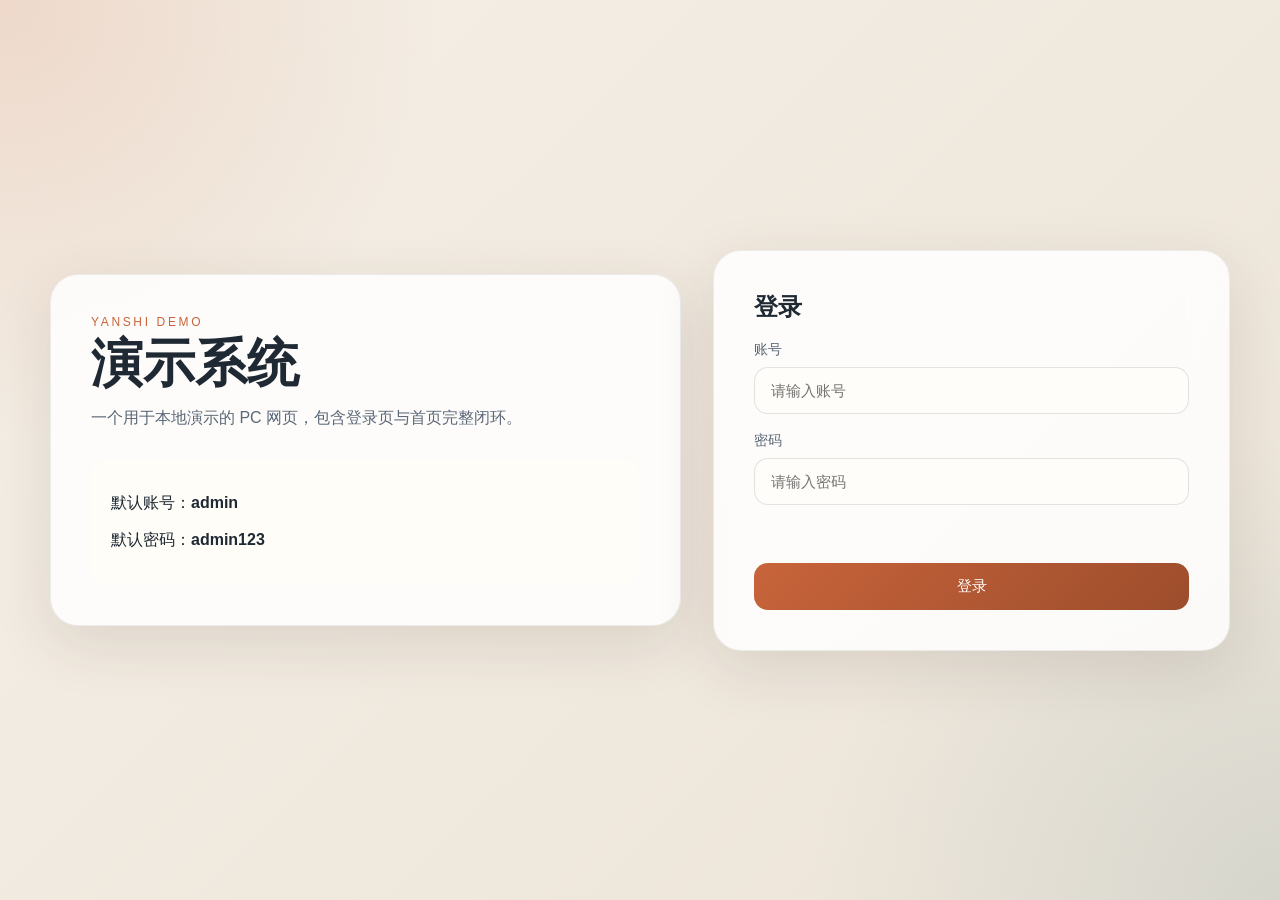
==== index.html @ 8a32b1ec "feat: add login and home pages" ====
<!DOCTYPE html>
<html lang="zh-CN">
  <head>
    <meta charset="UTF-8" />
    <meta name="viewport" content="width=device-width, initial-scale=1.0" />
    <title>演示系统 - 首页</title>
    <link rel="stylesheet" href="./assets/css/styles.css" />
  </head>
  <body class="home-page">
    <div class="shell">
      <header class="topbar">
        <div>
          <p class="eyebrow">Yanshi Demo</p>
          <h1>演示系统首页</h1>
        </div>
        <div class="topbar-actions">
          <div id="user-meta" class="user-meta"></div>
          <button id="logout-button" class="secondary-button" type="button">退出登录</button>
        </div>
      </header>

      <main class="dashboard">
        <section class="welcome-panel">
          <p class="eyebrow">Welcome</p>
          <h2 id="welcome-text">正在加载首页信息...</h2>
          <p class="hero-text">这里是当前项目的首页演示区域，可继续扩展业务模块、看板或快捷入口。</p>
        </section>

        <section class="card-grid">
          <article class="info-card">
            <h3>当前用户</h3>
            <p id="user-name">--</p>
          </article>
          <article class="info-card">
            <h3>当前角色</h3>
            <p id="user-role">--</p>
          </article>
          <article class="info-card">
            <h3>系统状态</h3>
            <p>本地运行中</p>
          </article>
        </section>

        <section class="actions-panel">
          <div class="panel-heading">
            <h3>快捷操作</h3>
            <button id="refresh-button" class="secondary-button" type="button">刷新数据</button>
          </div>
          <ul id="action-list" class="action-list"></ul>
        </section>
      </main>
    </div>
    <script src="./assets/js/common.js"></script>
    <script src="./assets/js/index.js"></script>
  </body>
</html>
---- assets/css/styles.css ----
:root {
  --bg: #f4efe7;
  --surface: rgba(255, 255, 255, 0.84);
  --surface-strong: #fffdf8;
  --text: #1f2933;
  --muted: #5a6777;
  --accent: #c8643b;
  --accent-dark: #9d4d2c;
  --line: rgba(31, 41, 51, 0.08);
  --shadow: 0 18px 60px rgba(62, 44, 31, 0.12);
}

* {
  box-sizing: border-box;
}

body {
  margin: 0;
  min-height: 100vh;
  color: var(--text);
  font-family: "Segoe UI", "PingFang SC", "Hiragino Sans GB", sans-serif;
  background:
    radial-gradient(circle at top left, rgba(200, 100, 59, 0.16), transparent 28%),
    radial-gradient(circle at bottom right, rgba(53, 108, 122, 0.12), transparent 30%),
    linear-gradient(135deg, #f5efe6 0%, #ece4d8 100%);
}

.auth-page,
.home-page {
  display: flex;
}

.auth-layout,
.shell {
  width: min(1180px, calc(100% - 48px));
  margin: 0 auto;
}

.auth-layout {
  display: grid;
  grid-template-columns: 1.1fr 0.9fr;
  gap: 32px;
  align-items: center;
  padding: 40px 0;
}

.auth-hero,
.auth-panel,
.welcome-panel,
.info-card,
.actions-panel,
.topbar {
  background: var(--surface);
  backdrop-filter: blur(18px);
  border: 1px solid var(--line);
  border-radius: 28px;
  box-shadow: var(--shadow);
}

.auth-hero,
.auth-panel {
  padding: 40px;
}

.auth-hero h1,
.topbar h1 {
  margin: 8px 0 14px;
  font-size: clamp(32px, 5vw, 52px);
  line-height: 1.02;
}

.hero-text {
  margin: 0;
  color: var(--muted);
  line-height: 1.7;
}

.eyebrow {
  margin: 0;
  color: var(--accent);
  font-size: 12px;
  letter-spacing: 0.22em;
  text-transform: uppercase;
}

.hero-card {
  margin-top: 28px;
  padding: 18px 20px;
  border-radius: 18px;
  background: rgba(255, 253, 248, 0.78);
}

.auth-form {
  display: flex;
  flex-direction: column;
  gap: 18px;
}

.auth-form h2,
.panel-heading h3,
.info-card h3 {
  margin: 0;
}

.field {
  display: flex;
  flex-direction: column;
  gap: 8px;
  font-size: 14px;
  color: var(--muted);
}

.field input {
  width: 100%;
  padding: 14px 16px;
  border: 1px solid rgba(90, 103, 119, 0.18);
  border-radius: 14px;
  background: #fffdf9;
  font-size: 15px;
  transition: border-color 0.2s ease, box-shadow 0.2s ease;
}

.field input:focus {
  outline: none;
  border-color: var(--accent);
  box-shadow: 0 0 0 4px rgba(200, 100, 59, 0.12);
}

.primary-button,
.secondary-button {
  border: none;
  border-radius: 14px;
  padding: 14px 18px;
  font-size: 15px;
  cursor: pointer;
  transition: transform 0.18s ease, opacity 0.18s ease, background 0.18s ease;
}

.primary-button:hover,
.secondary-button:hover {
  transform: translateY(-1px);
}

.primary-button:disabled,
.secondary-button:disabled {
  opacity: 0.65;
  cursor: not-allowed;
  transform: none;
}

.primary-button {
  background: linear-gradient(135deg, var(--accent) 0%, var(--accent-dark) 100%);
  color: #fff;
}

.secondary-button {
  background: #fff7f1;
  color: var(--accent-dark);
}

.form-message {
  min-height: 22px;
  margin: 0;
  color: #b42318;
  font-size: 14px;
}

.shell {
  padding: 28px 0 36px;
}

.topbar {
  display: flex;
  justify-content: space-between;
  align-items: center;
  gap: 20px;
  padding: 28px 32px;
}

.topbar-actions {
  display: flex;
  align-items: center;
  gap: 16px;
}

.user-meta {
  color: var(--muted);
  text-align: right;
  line-height: 1.6;
}

.dashboard {
  display: grid;
  gap: 24px;
  margin-top: 24px;
}

.welcome-panel,
.actions-panel {
  padding: 28px 32px;
}

.welcome-panel h2 {
  margin: 10px 0 14px;
  font-size: clamp(28px, 4vw, 44px);
}

.card-grid {
  display: grid;
  grid-template-columns: repeat(3, minmax(0, 1fr));
  gap: 20px;
}

.info-card {
  padding: 24px;
}

.info-card p {
  margin: 18px 0 0;
  font-size: 22px;
  font-weight: 700;
}

.panel-heading {
  display: flex;
  justify-content: space-between;
  align-items: center;
  gap: 16px;
}

.action-list {
  margin: 20px 0 0;
  padding: 0;
  list-style: none;
  display: grid;
  gap: 12px;
}

.action-list li {
  padding: 14px 16px;
  border-radius: 16px;
  background: var(--surface-strong);
  border: 1px solid var(--line);
}

@media (max-width: 900px) {
  .auth-layout {
    grid-template-columns: 1fr;
  }

  .topbar,
  .panel-heading,
  .topbar-actions {
    flex-direction: column;
    align-items: flex-start;
  }

  .card-grid {
    grid-template-columns: 1fr;
  }

  .auth-layout,
  .shell {
    width: min(100% - 32px, 1180px);
  }
}
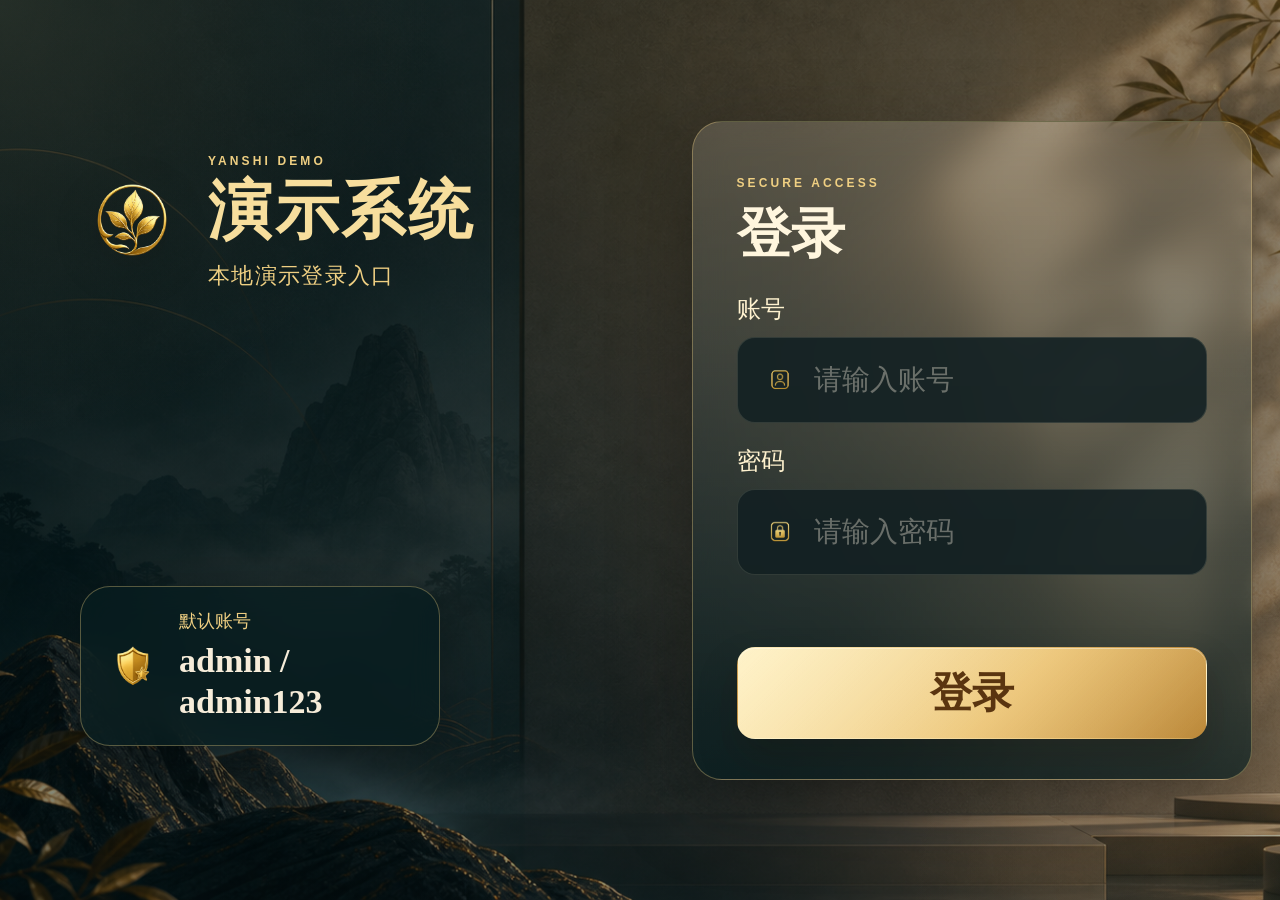
==== commit 9e99aa81: "feat: refresh ui assets and process demo" ====
--- a/index.html
+++ b/index.html
@@ -9,42 +9,78 @@
   <body class="home-page">
     <div class="shell">
       <header class="topbar">
-        <div>
-          <p class="eyebrow">Yanshi Demo</p>
-          <h1>演示系统首页</h1>
+        <div class="topbar-brand">
+          <img src="./assets/images/icons/transparent/logo.png" alt="演示系统标识" />
+          <div>
+            <p class="eyebrow">Yanshi Demo</p>
+            <h1>演示系统首页</h1>
+          </div>
         </div>
+
         <div class="topbar-actions">
-          <div id="user-meta" class="user-meta"></div>
-          <button id="logout-button" class="secondary-button" type="button">退出登录</button>
+          <div class="topbar-user">
+            <div class="topbar-user-icon">
+              <img src="./assets/images/icons/transparent/user.png" alt="" />
+            </div>
+            <div id="user-meta" class="user-meta"></div>
+            <span id="user-role-badge" class="role-badge">管理员</span>
+          </div>
+
+          <button id="logout-button" class="ghost-button" type="button">
+            <img src="./assets/images/icons/transparent/logout.png" alt="" />
+            <span>退出登录</span>
+          </button>
         </div>
       </header>
 
       <main class="dashboard">
         <section class="welcome-panel">
-          <p class="eyebrow">Welcome</p>
-          <h2 id="welcome-text">正在加载首页信息...</h2>
-          <p class="hero-text">这里是当前项目的首页演示区域，可继续扩展业务模块、看板或快捷入口。</p>
+          <div class="welcome-copy">
+            <p class="eyebrow">Welcome Back</p>
+            <h2 id="welcome-text">正在加载首页信息...</h2>
+            <p class="hero-text">高效、安全、稳定、智能。这里是演示系统的首页工作台，可继续扩展业务入口与概览信息。</p>
+          </div>
         </section>
 
         <section class="card-grid">
           <article class="info-card">
-            <h3>当前用户</h3>
-            <p id="user-name">--</p>
+            <div class="info-card-icon">
+              <img src="./assets/images/icons/transparent/user.png" alt="" />
+            </div>
+            <div class="info-card-copy">
+              <h3>当前用户</h3>
+              <p id="user-name">--</p>
+              <span>系统管理员账户</span>
+            </div>
           </article>
+
           <article class="info-card">
-            <h3>当前角色</h3>
-            <p id="user-role">--</p>
+            <div class="info-card-icon">
+              <img src="./assets/images/icons/transparent/shield.png" alt="" />
+            </div>
+            <div class="info-card-copy">
+              <h3>当前角色</h3>
+              <p id="user-role">--</p>
+              <span>拥有全部系统权限</span>
+            </div>
           </article>
+
           <article class="info-card">
-            <h3>系统状态</h3>
-            <p>本地运行中</p>
+            <div class="info-card-icon">
+              <img src="./assets/images/icons/transparent/monitor.png" alt="" />
+            </div>
+            <div class="info-card-copy">
+              <h3>系统状态</h3>
+              <p>运行正常</p>
+              <span>本地服务连接良好</span>
+            </div>
           </article>
         </section>
 
         <section class="actions-panel">
           <div class="panel-heading">
             <h3>快捷操作</h3>
-            <button id="refresh-button" class="secondary-button" type="button">刷新数据</button>
+            <button id="refresh-button" class="secondary-button panel-button" type="button">刷新数据</button>
           </div>
           <ul id="action-list" class="action-list"></ul>
         </section>
@@ -54,4 +90,3 @@
     <script src="./assets/js/index.js"></script>
   </body>
 </html>
-
--- a/assets/css/styles.css
+++ b/assets/css/styles.css
@@ -1,267 +1,655 @@
 :root {
-  --bg: #f4efe7;
-  --surface: rgba(255, 255, 255, 0.84);
-  --surface-strong: #fffdf8;
-  --text: #1f2933;
-  --muted: #5a6777;
-  --accent: #c8643b;
-  --accent-dark: #9d4d2c;
-  --line: rgba(31, 41, 51, 0.08);
-  --shadow: 0 18px 60px rgba(62, 44, 31, 0.12);
+  --page-bg: #071d20;
+  --surface: rgba(7, 29, 32, 0.74);
+  --surface-strong: rgba(9, 34, 38, 0.9);
+  --surface-soft: rgba(255, 244, 221, 0.08);
+  --gold: #efcf82;
+  --gold-strong: #f7de9d;
+  --gold-deep: #9f7331;
+  --text: #f6ecd9;
+  --muted: rgba(246, 236, 217, 0.72);
+  --line: rgba(239, 207, 130, 0.34);
+  --line-soft: rgba(239, 207, 130, 0.14);
+  --danger: #f3b068;
+  --shadow: 0 26px 80px rgba(0, 0, 0, 0.34);
 }
 
 * {
   box-sizing: border-box;
+}
+
+html {
+  min-height: 100%;
 }
 
 body {
   margin: 0;
   min-height: 100vh;
   color: var(--text);
-  font-family: "Segoe UI", "PingFang SC", "Hiragino Sans GB", sans-serif;
-  background:
-    radial-gradient(circle at top left, rgba(200, 100, 59, 0.16), transparent 28%),
-    radial-gradient(circle at bottom right, rgba(53, 108, 122, 0.12), transparent 30%),
-    linear-gradient(135deg, #f5efe6 0%, #ece4d8 100%);
+  font-family: "PingFang SC", "Noto Serif SC", "Songti SC", serif;
+  background-color: var(--page-bg);
+}
+
+img {
+  display: block;
+  max-width: 100%;
+}
+
+button,
+input {
+  font: inherit;
 }
 
 .auth-page,
 .home-page {
-  display: flex;
-}
-
-.auth-layout,
+  position: relative;
+}
+
+.auth-page::before,
+.home-page::before {
+  content: "";
+  position: fixed;
+  inset: 0;
+  background-position: center;
+  background-size: cover;
+  background-repeat: no-repeat;
+  z-index: -3;
+}
+
+.auth-page::before {
+  background-image:
+    linear-gradient(135deg, rgba(3, 17, 19, 0.55), rgba(3, 17, 19, 0.35)),
+    url("../images/backgrounds/login-bg.png");
+}
+
+.home-page::before {
+  background-image:
+    linear-gradient(180deg, rgba(3, 17, 19, 0.48), rgba(3, 17, 19, 0.18)),
+    url("../images/backgrounds/home-bg.png");
+}
+
+.auth-page::after,
+.home-page::after {
+  content: "";
+  position: fixed;
+  inset: 0;
+  background:
+    radial-gradient(circle at top left, rgba(247, 222, 157, 0.12), transparent 28%),
+    radial-gradient(circle at bottom right, rgba(247, 222, 157, 0.08), transparent 24%);
+  z-index: -2;
+  pointer-events: none;
+}
+
+.auth-stage,
 .shell {
-  width: min(1180px, calc(100% - 48px));
+  width: min(1400px, calc(100% - 56px));
   margin: 0 auto;
 }
 
-.auth-layout {
+.auth-stage {
+  min-height: 100vh;
   display: grid;
-  grid-template-columns: 1.1fr 0.9fr;
-  gap: 32px;
-  align-items: center;
-  padding: 40px 0;
-}
-
-.auth-hero,
+  grid-template-columns: minmax(420px, 1.05fr) minmax(420px, 0.95fr);
+  gap: 44px;
+  align-items: center;
+  padding: 36px 0;
+}
+
+.auth-showcase {
+  min-height: 720px;
+  padding: 64px 52px;
+  display: flex;
+  flex-direction: column;
+  justify-content: space-between;
+}
+
+.brand-mark {
+  display: flex;
+  align-items: center;
+  gap: 24px;
+}
+
+.brand-mark img {
+  width: 104px;
+  height: 104px;
+  object-fit: contain;
+  filter: drop-shadow(0 10px 24px rgba(0, 0, 0, 0.2));
+}
+
+.brand-mark h1,
+.topbar h1 {
+  margin: 10px 0 0;
+  font-size: clamp(40px, 5vw, 72px);
+  line-height: 1.04;
+  color: var(--gold-strong);
+  letter-spacing: 0.04em;
+}
+
+.showcase-subtitle {
+  margin: 16px 0 0;
+  font-size: 22px;
+  color: var(--gold);
+  letter-spacing: 0.06em;
+}
+
+.eyebrow {
+  margin: 0;
+  color: var(--gold);
+  font-family: "Segoe UI", sans-serif;
+  font-size: 12px;
+  font-weight: 600;
+  letter-spacing: 0.26em;
+  text-transform: uppercase;
+}
+
+.auth-default-card,
 .auth-panel,
-.welcome-panel,
+.topbar,
 .info-card,
-.actions-panel,
+.actions-panel {
+  border: 1px solid var(--line);
+  border-radius: 30px;
+  background: var(--surface);
+  box-shadow: var(--shadow);
+  backdrop-filter: blur(16px);
+}
+
+.auth-default-card {
+  width: min(360px, 100%);
+  padding: 22px 24px;
+  display: flex;
+  align-items: center;
+  gap: 18px;
+}
+
+.auth-default-card img {
+  width: 56px;
+  height: 56px;
+  object-fit: contain;
+}
+
+.auth-default-card span,
+.auth-default-card strong {
+  display: block;
+}
+
+.auth-default-card span {
+  color: var(--gold);
+  font-size: 18px;
+  margin-bottom: 8px;
+}
+
+.auth-default-card strong {
+  font-size: 34px;
+  line-height: 1.2;
+}
+
+.auth-panel {
+  justify-self: end;
+  width: min(100%, 700px);
+  padding: 54px 44px 40px;
+  background: linear-gradient(180deg, rgba(247, 238, 221, 0.16), rgba(7, 29, 32, 0.72));
+}
+
+.auth-form {
+  display: flex;
+  flex-direction: column;
+  gap: 22px;
+}
+
+.auth-form-header h2,
+.panel-heading h3,
+.info-card h3 {
+  margin: 8px 0 0;
+}
+
+.auth-form-header h2 {
+  font-size: 54px;
+  color: #fff6de;
+}
+
+.field {
+  display: flex;
+  flex-direction: column;
+  gap: 12px;
+  font-size: 24px;
+  color: #fff2cf;
+}
+
+.field-shell {
+  display: flex;
+  align-items: center;
+  gap: 18px;
+  min-height: 86px;
+  padding: 0 26px;
+  border-radius: 18px;
+  background: rgba(19, 33, 35, 0.9);
+  border: 1px solid rgba(255, 242, 207, 0.12);
+  transition: border-color 0.2s ease, transform 0.2s ease, box-shadow 0.2s ease;
+}
+
+.field-shell:focus-within {
+  border-color: rgba(239, 207, 130, 0.7);
+  box-shadow: 0 0 0 4px rgba(239, 207, 130, 0.09);
+  transform: translateY(-1px);
+}
+
+.field-icon {
+  width: 32px;
+  height: 32px;
+  object-fit: contain;
+  opacity: 0.9;
+}
+
+.field input {
+  width: 100%;
+  border: 0;
+  outline: 0;
+  padding: 0;
+  background: transparent;
+  color: #fff8e6;
+  font-size: 28px;
+}
+
+.field input::placeholder {
+  color: rgba(255, 248, 230, 0.36);
+}
+
+.form-message {
+  min-height: 28px;
+  margin: 0;
+  color: var(--danger);
+  font-size: 22px;
+}
+
+.primary-button,
+.secondary-button,
+.ghost-button {
+  border: 1px solid transparent;
+  cursor: pointer;
+  transition: transform 0.18s ease, opacity 0.18s ease, box-shadow 0.18s ease, border-color 0.18s ease;
+}
+
+.primary-button:hover,
+.secondary-button:hover,
+.ghost-button:hover {
+  transform: translateY(-1px);
+}
+
+.primary-button:disabled,
+.secondary-button:disabled,
+.ghost-button:disabled {
+  opacity: 0.7;
+  cursor: not-allowed;
+  transform: none;
+}
+
+.auth-submit {
+  min-height: 92px;
+  border-radius: 18px;
+  font-size: 42px;
+  font-weight: 700;
+  color: #5a3510;
+  background:
+    linear-gradient(135deg, rgba(255, 247, 221, 0.42), rgba(255, 247, 221, 0.02)),
+    linear-gradient(135deg, #fff0bc 0%, #e9bd67 58%, #b98535 100%);
+  box-shadow: inset 0 1px 0 rgba(255, 255, 255, 0.35), 0 22px 40px rgba(20, 11, 2, 0.24);
+}
+
+.shell {
+  padding: 28px 0 36px;
+}
+
 .topbar {
-  background: var(--surface);
-  backdrop-filter: blur(18px);
+  display: flex;
+  align-items: center;
+  justify-content: space-between;
+  gap: 24px;
+  padding: 24px 30px;
+}
+
+.topbar-brand,
+.topbar-user {
+  display: flex;
+  align-items: center;
+  gap: 16px;
+}
+
+.topbar-brand img {
+  width: 56px;
+  height: 56px;
+  object-fit: contain;
+}
+
+.topbar h1 {
+  font-size: 52px;
+}
+
+.topbar-actions {
+  display: flex;
+  align-items: center;
+  gap: 18px;
+}
+
+.topbar-user-icon {
+  width: 54px;
+  height: 54px;
+  border-radius: 50%;
+  display: grid;
+  place-items: center;
   border: 1px solid var(--line);
-  border-radius: 28px;
-  box-shadow: var(--shadow);
-}
-
-.auth-hero,
-.auth-panel {
-  padding: 40px;
-}
-
-.auth-hero h1,
-.topbar h1 {
-  margin: 8px 0 14px;
-  font-size: clamp(32px, 5vw, 52px);
-  line-height: 1.02;
+  background: rgba(255, 244, 221, 0.08);
+}
+
+.topbar-user-icon img {
+  width: 32px;
+  height: 32px;
+}
+
+.user-meta {
+  min-width: 160px;
+}
+
+.user-name-text {
+  display: block;
+  font-size: 18px;
+  font-weight: 700;
+}
+
+.user-subtext {
+  display: block;
+  margin-top: 4px;
+  font-size: 13px;
+  color: var(--muted);
+}
+
+.role-badge {
+  padding: 10px 18px;
+  border-radius: 14px;
+  background: rgba(239, 207, 130, 0.14);
+  border: 1px solid rgba(239, 207, 130, 0.28);
+  color: var(--gold-strong);
+  font-size: 14px;
+  font-weight: 700;
+  white-space: nowrap;
+}
+
+.ghost-button {
+  display: inline-flex;
+  align-items: center;
+  gap: 10px;
+  min-height: 58px;
+  padding: 0 22px;
+  border-radius: 16px;
+  background: rgba(4, 23, 26, 0.58);
+  border-color: rgba(239, 207, 130, 0.36);
+  color: var(--gold-strong);
+}
+
+.ghost-button img {
+  width: 18px;
+  height: 18px;
+}
+
+.dashboard {
+  display: grid;
+  gap: 20px;
+  margin-top: 22px;
+}
+
+.welcome-panel {
+  min-height: 330px;
+  padding: 58px 64px;
+  border-radius: 32px;
+  border: 1px solid rgba(239, 207, 130, 0.25);
+  background:
+    linear-gradient(90deg, rgba(255, 247, 221, 0.8) 0%, rgba(255, 247, 221, 0.42) 42%, rgba(255, 247, 221, 0.08) 72%),
+    url("../images/backgrounds/login-bg.png") center/cover no-repeat;
+  color: #78562b;
+  overflow: hidden;
+}
+
+.welcome-copy {
+  max-width: 56%;
+}
+
+.welcome-panel .eyebrow {
+  color: #91672d;
+}
+
+.welcome-panel h2 {
+  margin: 12px 0 16px;
+  font-size: clamp(46px, 4vw, 72px);
+  line-height: 1.08;
+  color: #6b4717;
 }
 
 .hero-text {
   margin: 0;
-  color: var(--muted);
-  line-height: 1.7;
-}
-
-.eyebrow {
-  margin: 0;
-  color: var(--accent);
-  font-size: 12px;
-  letter-spacing: 0.22em;
-  text-transform: uppercase;
-}
-
-.hero-card {
-  margin-top: 28px;
-  padding: 18px 20px;
-  border-radius: 18px;
-  background: rgba(255, 253, 248, 0.78);
-}
-
-.auth-form {
-  display: flex;
-  flex-direction: column;
-  gap: 18px;
-}
-
-.auth-form h2,
-.panel-heading h3,
-.info-card h3 {
-  margin: 0;
-}
-
-.field {
-  display: flex;
-  flex-direction: column;
-  gap: 8px;
-  font-size: 14px;
-  color: var(--muted);
-}
-
-.field input {
-  width: 100%;
-  padding: 14px 16px;
-  border: 1px solid rgba(90, 103, 119, 0.18);
-  border-radius: 14px;
-  background: #fffdf9;
-  font-size: 15px;
-  transition: border-color 0.2s ease, box-shadow 0.2s ease;
-}
-
-.field input:focus {
-  outline: none;
-  border-color: var(--accent);
-  box-shadow: 0 0 0 4px rgba(200, 100, 59, 0.12);
-}
-
-.primary-button,
-.secondary-button {
-  border: none;
-  border-radius: 14px;
-  padding: 14px 18px;
-  font-size: 15px;
-  cursor: pointer;
-  transition: transform 0.18s ease, opacity 0.18s ease, background 0.18s ease;
-}
-
-.primary-button:hover,
-.secondary-button:hover {
-  transform: translateY(-1px);
-}
-
-.primary-button:disabled,
-.secondary-button:disabled {
-  opacity: 0.65;
-  cursor: not-allowed;
-  transform: none;
-}
-
-.primary-button {
-  background: linear-gradient(135deg, var(--accent) 0%, var(--accent-dark) 100%);
-  color: #fff;
-}
-
-.secondary-button {
-  background: #fff7f1;
-  color: var(--accent-dark);
-}
-
-.form-message {
-  min-height: 22px;
-  margin: 0;
-  color: #b42318;
-  font-size: 14px;
-}
-
-.shell {
-  padding: 28px 0 36px;
-}
-
-.topbar {
-  display: flex;
-  justify-content: space-between;
-  align-items: center;
-  gap: 20px;
-  padding: 28px 32px;
-}
-
-.topbar-actions {
-  display: flex;
-  align-items: center;
-  gap: 16px;
-}
-
-.user-meta {
-  color: var(--muted);
-  text-align: right;
-  line-height: 1.6;
-}
-
-.dashboard {
-  display: grid;
-  gap: 24px;
-  margin-top: 24px;
-}
-
-.welcome-panel,
-.actions-panel {
-  padding: 28px 32px;
-}
-
-.welcome-panel h2 {
-  margin: 10px 0 14px;
-  font-size: clamp(28px, 4vw, 44px);
+  color: rgba(91, 63, 23, 0.86);
+  font-size: 20px;
+  line-height: 1.8;
 }
 
 .card-grid {
   display: grid;
   grid-template-columns: repeat(3, minmax(0, 1fr));
-  gap: 20px;
+  gap: 18px;
 }
 
 .info-card {
-  padding: 24px;
-}
-
-.info-card p {
-  margin: 18px 0 0;
-  font-size: 22px;
+  min-height: 220px;
+  padding: 28px;
+  display: flex;
+  align-items: center;
+  gap: 22px;
+}
+
+.info-card-icon {
+  width: 108px;
+  height: 108px;
+  flex: 0 0 108px;
+  border-radius: 50%;
+  border: 1px solid var(--line);
+  display: grid;
+  place-items: center;
+  background: rgba(255, 244, 221, 0.06);
+}
+
+.info-card-icon img {
+  width: 62px;
+  height: 62px;
+  object-fit: contain;
+}
+
+.info-card-copy h3 {
+  font-size: 26px;
+  color: #fff3d7;
+}
+
+.info-card-copy p {
+  margin: 16px 0 10px;
+  font-size: 44px;
   font-weight: 700;
+  color: var(--gold-strong);
+}
+
+.info-card-copy span {
+  font-size: 18px;
+  color: var(--muted);
+}
+
+.actions-panel {
+  min-height: 220px;
+  padding: 28px 32px 32px;
 }
 
 .panel-heading {
   display: flex;
+  align-items: center;
   justify-content: space-between;
-  align-items: center;
   gap: 16px;
 }
 
+.panel-heading h3 {
+  font-size: 34px;
+}
+
+.secondary-button {
+  min-height: 52px;
+  padding: 0 18px;
+  border-radius: 14px;
+  color: var(--gold-strong);
+  background: rgba(255, 244, 221, 0.08);
+  border-color: rgba(239, 207, 130, 0.28);
+}
+
 .action-list {
-  margin: 20px 0 0;
+  margin: 26px 0 0;
   padding: 0;
   list-style: none;
   display: grid;
-  gap: 12px;
-}
-
-.action-list li {
-  padding: 14px 16px;
-  border-radius: 16px;
-  background: var(--surface-strong);
-  border: 1px solid var(--line);
-}
-
-@media (max-width: 900px) {
-  .auth-layout {
+  gap: 14px;
+}
+
+.action-item {
+  display: flex;
+  align-items: center;
+  justify-content: space-between;
+  gap: 18px;
+  padding: 24px 26px;
+  border-radius: 20px;
+  background: linear-gradient(135deg, rgba(255, 244, 221, 0.12), rgba(255, 244, 221, 0.04));
+  border: 1px solid var(--line-soft);
+}
+
+.action-item-main {
+  display: flex;
+  align-items: center;
+  gap: 18px;
+}
+
+.action-item-icon {
+  width: 74px;
+  height: 74px;
+  border-radius: 18px;
+  display: grid;
+  place-items: center;
+  background: rgba(255, 244, 221, 0.08);
+  border: 1px solid rgba(239, 207, 130, 0.18);
+}
+
+.action-item-icon img {
+  width: 36px;
+  height: 36px;
+}
+
+.action-item-title {
+  display: block;
+  font-size: 22px;
+  font-weight: 700;
+  color: #fff1cf;
+}
+
+.action-item-subtitle {
+  display: block;
+  margin-top: 6px;
+  color: var(--muted);
+  font-size: 16px;
+}
+
+.action-item-arrow {
+  font-size: 34px;
+  color: var(--gold);
+}
+
+@media (max-width: 1180px) {
+  .auth-stage {
     grid-template-columns: 1fr;
+    gap: 24px;
+    padding: 24px 0 36px;
+  }
+
+  .auth-showcase {
+    min-height: auto;
+    padding: 22px 8px;
+    gap: 28px;
+  }
+
+  .auth-panel {
+    justify-self: stretch;
+    width: 100%;
+  }
+
+  .welcome-copy {
+    max-width: 100%;
+  }
+
+  .card-grid {
+    grid-template-columns: 1fr;
   }
 
   .topbar,
-  .panel-heading,
-  .topbar-actions {
+  .topbar-actions,
+  .topbar-user {
+    align-items: flex-start;
+    flex-direction: column;
+  }
+}
+
+@media (max-width: 768px) {
+  .auth-stage,
+  .shell {
+    width: min(100% - 24px, 1400px);
+  }
+
+  .brand-mark {
     flex-direction: column;
     align-items: flex-start;
   }
 
-  .card-grid {
-    grid-template-columns: 1fr;
-  }
-
-  .auth-layout,
-  .shell {
-    width: min(100% - 32px, 1180px);
-  }
-}
-
+  .brand-mark h1,
+  .topbar h1 {
+    font-size: 34px;
+  }
+
+  .showcase-subtitle,
+  .field,
+  .form-message,
+  .info-card-copy span,
+  .hero-text {
+    font-size: 16px;
+  }
+
+  .auth-panel {
+    padding: 28px 20px 24px;
+  }
+
+  .auth-form-header h2,
+  .welcome-panel h2 {
+    font-size: 32px;
+  }
+
+  .field-shell,
+  .auth-submit {
+    min-height: 64px;
+  }
+
+  .field input,
+  .auth-submit,
+  .info-card-copy p {
+    font-size: 24px;
+  }
+
+  .welcome-panel,
+  .actions-panel,
+  .info-card,
+  .topbar {
+    padding: 22px 18px;
+  }
+
+  .info-card {
+    flex-direction: column;
+    align-items: flex-start;
+  }
+}
